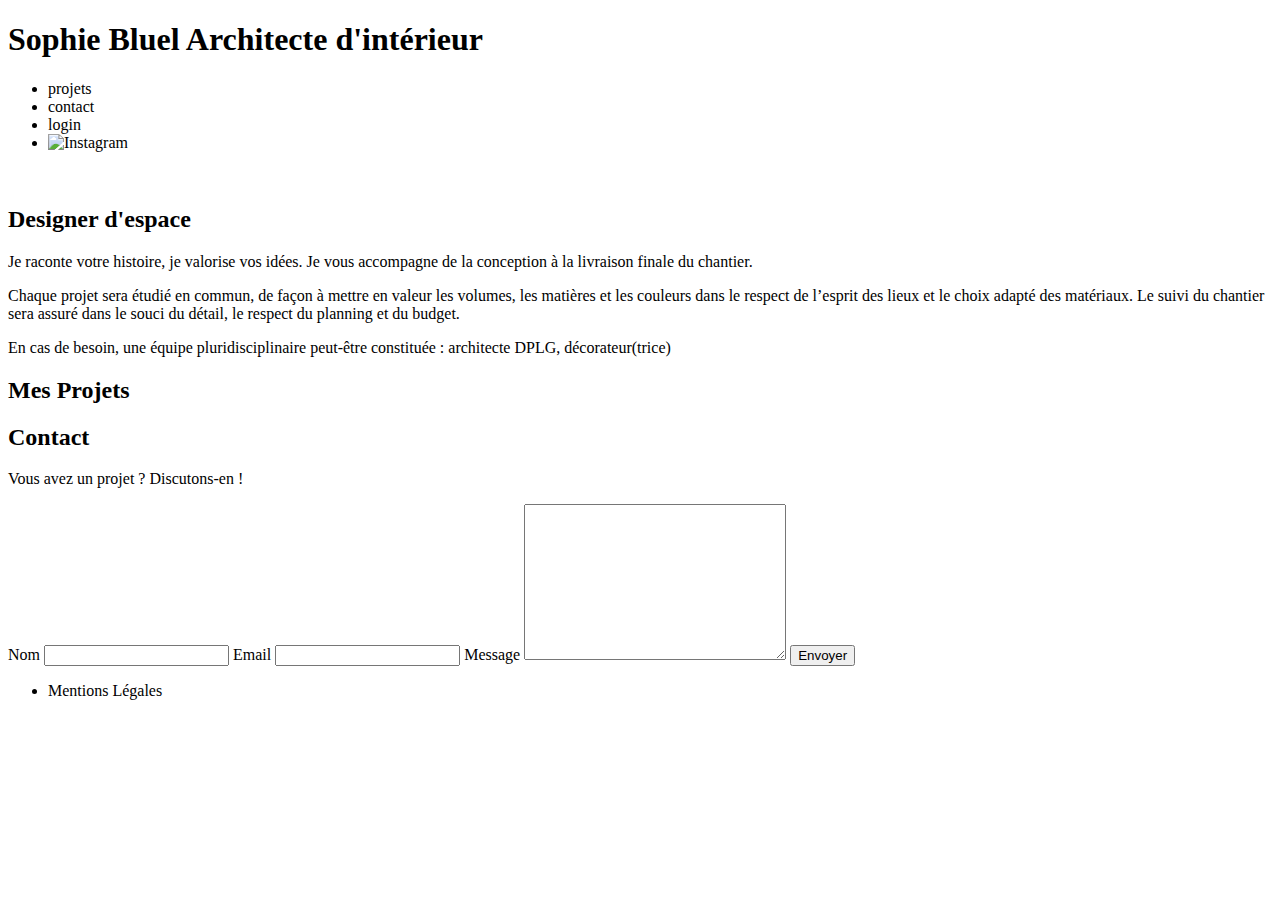
==== FrontEnd/index.html @ 461b64df "style: Project with Javascript" ====
<!DOCTYPE html>
<html lang="fr">
<head>
	<meta charset="UTF-8">
	<title>Sophie Bluel - Architecte d'intérieur</title>
	<meta name="viewport" content="width=device-width, initial-scale=1.0">
	<link rel="preconnect" href="https://fonts.googleapis.com">
	<link rel="preconnect" href="https://fonts.gstatic.com" crossorigin>
	<link href="https://fonts.googleapis.com/css2?family=Syne:wght@700;800&family=Work+Sans&display=swap" rel="stylesheet">
	<meta name="description" content="">
	<link rel="stylesheet" href="./assets/style.css">
	<script src="./main.js" defer></script></head>
<body>
<header>
	<h1>Sophie Bluel <span>Architecte d'intérieur</span></h1>
	<nav>
		<ul>
			<li>projets</li>
			<li>contact</li>
			<li>login</li>
			<li><img src="./assets/icons/instagram.png" alt="Instagram"></li>
		</ul>
	</nav>
</header>
<main>
	<section id="introduction">
		<figure>
			<img src="./assets/images/sophie-bluel.png" alt="">
		</figure>
		<article>
			<h2>Designer d'espace</h2>
			<p>Je raconte votre histoire, je valorise vos idées. Je vous accompagne de la conception à la livraison finale du chantier.</p>
			<p>Chaque projet sera étudié en commun, de façon à mettre en valeur les volumes, les matières et les couleurs dans le respect de l’esprit des lieux et le choix adapté des matériaux. Le suivi du chantier sera assuré dans le souci du détail, le respect du planning et du budget.</p>
			<p>En cas de besoin, une équipe pluridisciplinaire peut-être constituée : architecte DPLG, décorateur(trice)</p>
		</article>
	</section>
	<section id="portfolio">
		<h2>Mes Projets</h2>
		<div class="gallery">
			
		</div>
	</section>
	<section id="contact">
		<h2>Contact</h2>
		<p>Vous avez un projet ? Discutons-en !</p>
		<form action="#" method="post">
			<label for="name">Nom</label>
			<input type="text" name="name" id="name">
			<label for="email">Email</label>
			<input type="email" name="email" id="email">
			<label for="message">Message</label>
			<textarea name="message" id="message" cols="30" rows="10"></textarea>
			<input type="submit" value="Envoyer">
		</form>
	</section>
</main>

<footer>
	<nav>
		<ul>
			<li>Mentions Légales</li>
		</ul>
	</nav>
</footer>
</body>
</html>
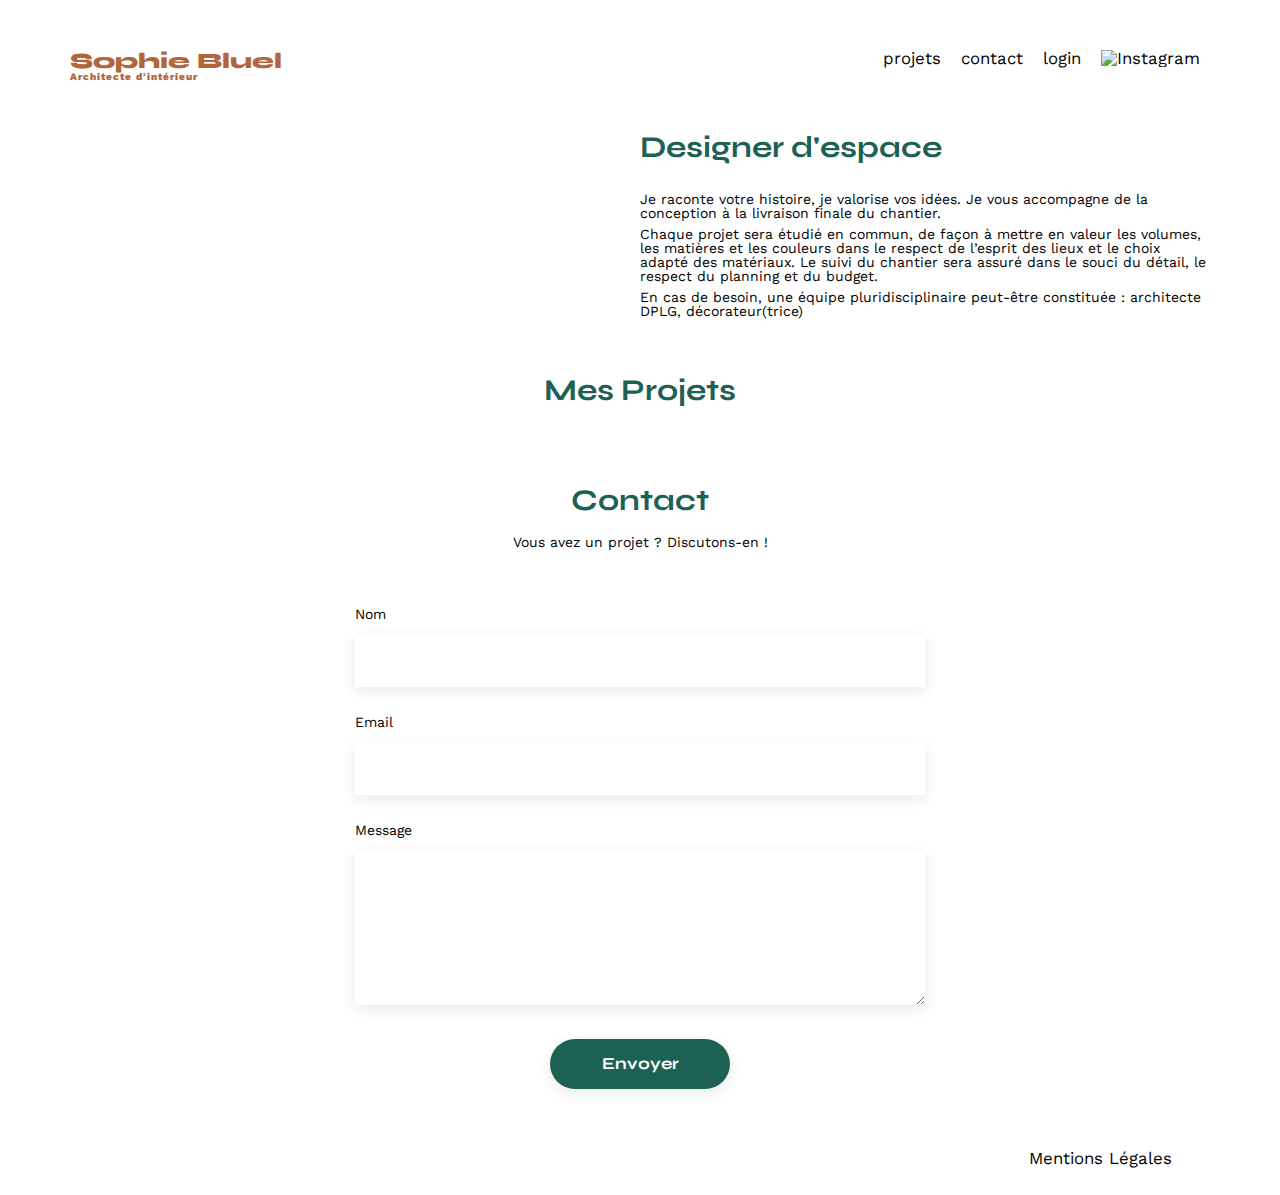
==== commit f030d997: "feat: added buttons to filter projects" ====
--- a/FrontEnd/index.html
+++ b/FrontEnd/index.html
@@ -9,7 +9,8 @@
 	<link href="https://fonts.googleapis.com/css2?family=Syne:wght@700;800&family=Work+Sans&display=swap" rel="stylesheet">
 	<meta name="description" content="">
 	<link rel="stylesheet" href="./assets/style.css">
-	<script src="./main.js" defer></script></head>
+	<script src="./main.js" defer></script>
+</head>
 <body>
 <header>
 	<h1>Sophie Bluel <span>Architecte d'intérieur</span></h1>
@@ -37,7 +38,7 @@
 	<section id="portfolio">
 		<h2>Mes Projets</h2>
 		<div class="gallery">
-			
+			<!-- import js -->
 		</div>
 	</section>
 	<section id="contact">
--- a/FrontEnd/assets/style.css
+++ b/FrontEnd/assets/style.css
@@ -0,0 +1,213 @@
+/* http://meyerweb.com/eric/tools/css/reset/
+   v2.0 | 20110126
+   License: none (public domain)
+*/
+
+html, body, div, span, applet, object, iframe,
+h1, h2, h3, h4, h5, h6, p, blockquote, pre,
+a, abbr, acronym, address, big, cite, code,
+del, dfn, em, img, ins, kbd, q, s, samp,
+small, strike, strong, sub, sup, tt, var,
+b, u, i, center,
+dl, dt, dd, ol, ul, li,
+fieldset, form, label, legend,
+table, caption, tbody, tfoot, thead, tr, th, td,
+article, aside, canvas, details, embed,
+figure, figcaption, footer, header, hgroup,
+menu, nav, output, ruby, section, summary,
+time, mark, audio, video {
+	margin: 0;
+	padding: 0;
+	border: 0;
+	font-size: 100%;
+	font: inherit;
+	vertical-align: baseline;
+}
+/* HTML5 display-role reset for older browsers */
+article, aside, details, figcaption, figure,
+footer, header, hgroup, menu, nav, section {
+	display: block;
+}
+body {
+	line-height: 1;
+}
+ol, ul {
+	list-style: none;
+}
+blockquote, q {
+	quotes: none;
+}
+blockquote:before, blockquote:after,
+q:before, q:after {
+	content: '';
+	content: none;
+}
+table {
+	border-collapse: collapse;
+	border-spacing: 0;
+}
+/** end reset css**/
+body {
+	max-width: 1140px;
+	margin:auto;
+	font-family: 'Work Sans' ;
+	font-size: 14px;
+}
+header {
+	display: flex;
+	justify-content: space-between;
+	margin: 50px 0
+}
+section {
+	margin: 50px 0
+}
+
+h1{
+	display: flex;
+	flex-direction: column;
+	font-family: 'Syne';
+	font-size: 22px;
+	font-weight: 800;
+	color: #B1663C
+}
+
+h1 > span {
+	font-family: 'Work Sans';
+	font-size:10px;
+	letter-spacing: 0.1em;
+;
+}
+
+h2{
+	font-family: 'Syne';
+	font-weight: 700;
+	font-size: 30px;
+	color: #1D6154
+}
+nav ul {
+	display: flex;
+	align-items: center;
+	list-style-type: none;
+
+}
+nav li {
+	padding: 0 10px;
+	font-size: 1.2em;
+}
+
+li:hover {
+	color: #B1663C;
+}
+#introduction {
+	display: flex;
+	align-items: center;
+}
+#introduction figure {
+	flex: 1
+}
+#introduction img {
+	display: block;
+	margin: auto;
+	width: 80%;
+}
+
+#introduction article {
+	flex: 1
+}
+#introduction h2 {
+	margin-bottom: 1em;
+}
+
+#introduction p {
+	margin-bottom: 0.5em;
+}
+#portfolio h2 {
+	text-align: center;
+	margin-bottom: 1em;
+}
+/* les filtres */
+.filter{
+	display: flex;
+	margin: 51px 0;
+	justify-content: center;
+	align-items: center;
+	gap: 10px;
+}
+.filter__button{
+	font-family: 'Syne';
+	font-weight: 700;
+	color: #1D6154;
+	background-color: #FFFEF8;
+	text-align: center;
+	border-radius: 60px;
+	border: 1px solid #1D6154;
+	font-size: 16px;
+	padding: 9px 15px;
+	transition: 0.5s;
+	cursor: pointer;
+}
+.filter__button:hover {
+	color: #fff;
+	background-color: #1D6154;
+}
+.gallery {
+	width: 100%;
+	display: grid;
+	grid-template-columns: 1fr 1fr 1fr;
+	grid-column-gap: 20px;
+	grid-row-gap: 20px;
+}
+
+.gallery img {
+	width: 100%;
+
+}
+#contact {
+	width: 50%;
+margin: auto;
+}
+#contact > * {
+	text-align: center;
+
+}
+#contact h2{
+	margin-bottom: 20px;
+}
+#contact form {
+	text-align: left;
+	margin-top:30px;
+	display: flex;
+	flex-direction: column;
+}
+
+#contact input {
+	height: 50px;
+	font-size: 1.2em;
+	border: none;
+	box-shadow: 0px 4px 14px rgba(0, 0, 0, 0.09);
+}
+#contact label {
+	margin: 2em 0 1em 0;
+}
+#contact textarea {
+	border: none;
+	box-shadow: 0px 4px 14px rgba(0, 0, 0, 0.09);
+}
+
+input[type="submit"]{
+	font-family: 'Syne';
+	font-weight: 700;
+	color: white;
+	background-color: #1D6154;
+	margin : 2em auto ;
+	width: 180px;
+	text-align: center;
+	border-radius: 60px ;
+}
+
+footer nav ul {
+	display: flex;
+	justify-content: flex-end;
+	margin: 2em
+}
+
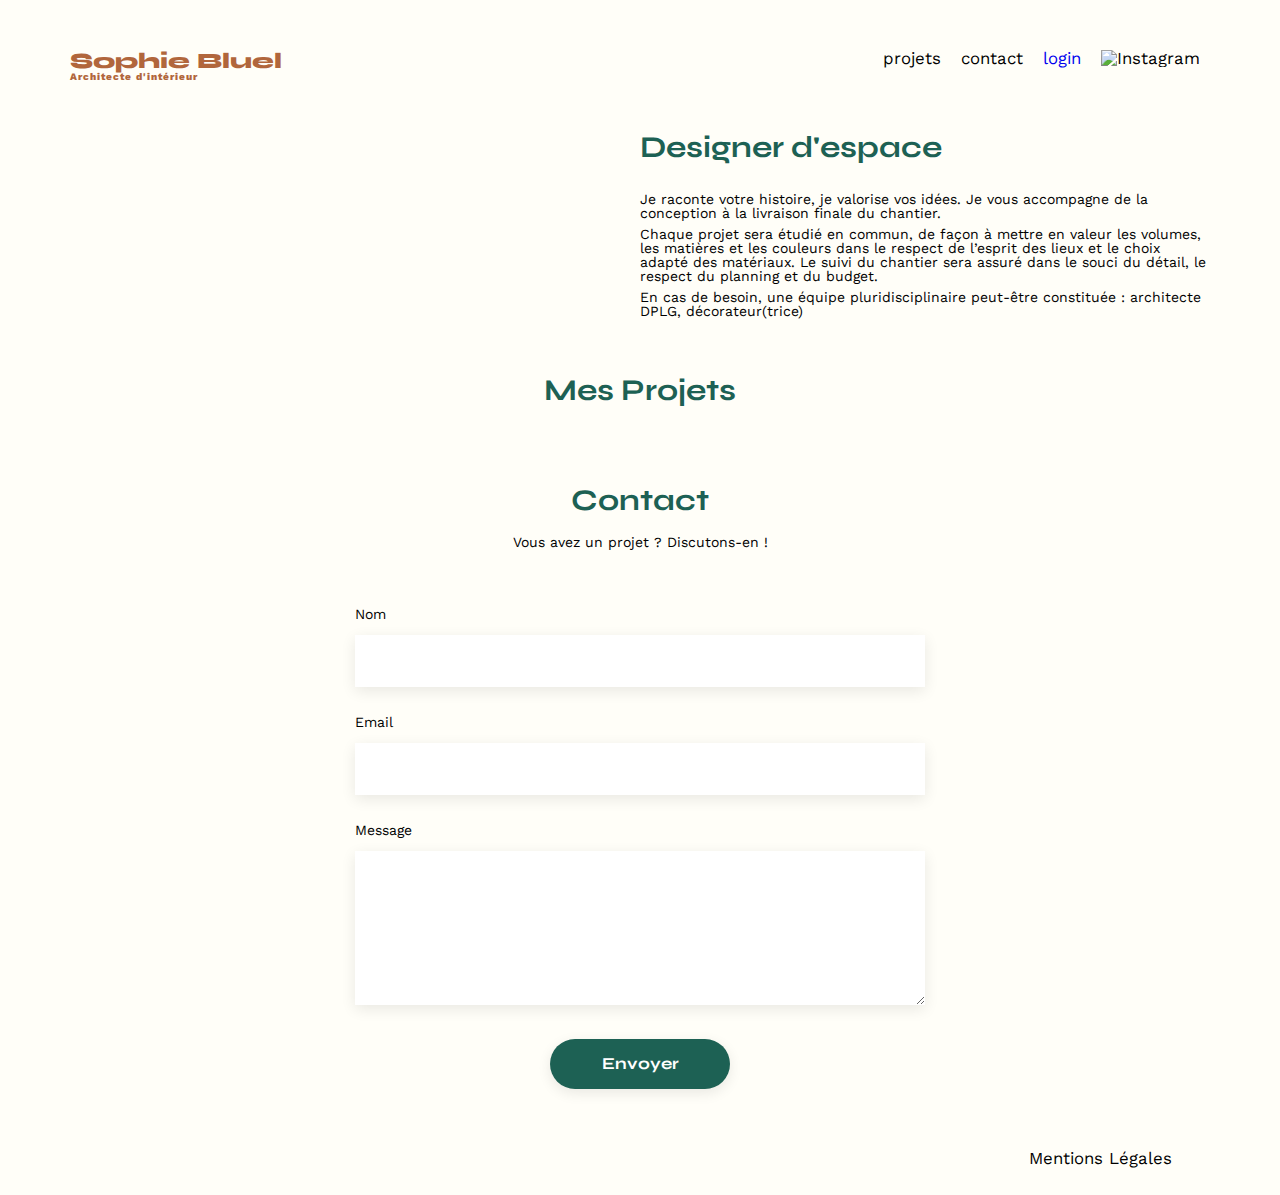
==== commit b7836734: "feat: add login page" ====
--- a/FrontEnd/index.html
+++ b/FrontEnd/index.html
@@ -18,7 +18,7 @@
 		<ul>
 			<li>projets</li>
 			<li>contact</li>
-			<li>login</li>
+			<li><a class="log" href="./login.html">login</a></li>
 			<li><img src="./assets/icons/instagram.png" alt="Instagram"></li>
 		</ul>
 	</nav>
--- a/FrontEnd/assets/style.css
+++ b/FrontEnd/assets/style.css
@@ -30,6 +30,7 @@
 }
 body {
 	line-height: 1;
+	background-color: #FFFEF8;
 }
 ol, ul {
 	list-style: none;
@@ -211,3 +212,61 @@
 	margin: 2em
 }
 
+/* Bouton login */
+.log {
+	text-decoration: none;
+	outline: none;
+}
+.log:visited {
+	color: black;
+}
+.log:hover {
+	color: #B1663C;
+}
+
+/* login */
+.login {
+	text-align: center;
+	width: 50%;
+	margin: 15em auto;
+}
+
+.login p {
+	margin-top: -10px;
+	text-decoration: underline;
+}
+
+.login h2{
+	margin-bottom: 20px;
+}
+.login form {
+	text-align: left;
+	margin-top:30px;
+	display: flex;
+	flex-direction: column;
+}
+
+.login input {
+	height: 50px;
+	font-size: 1.2em;
+	border: none;
+	box-shadow: 0px 4px 14px rgba(0, 0, 0, 0.09);
+}
+.login label {
+	margin: 2em 0 1em 0;
+}
+
+.btn:hover {
+	opacity: 0.8;
+	cursor: pointer;
+}
+
+#loginStatus {
+	position: absolute;
+	color: red;
+	text-decoration: none !important;
+}
+
+.logweight {
+	font-weight: bold;
+}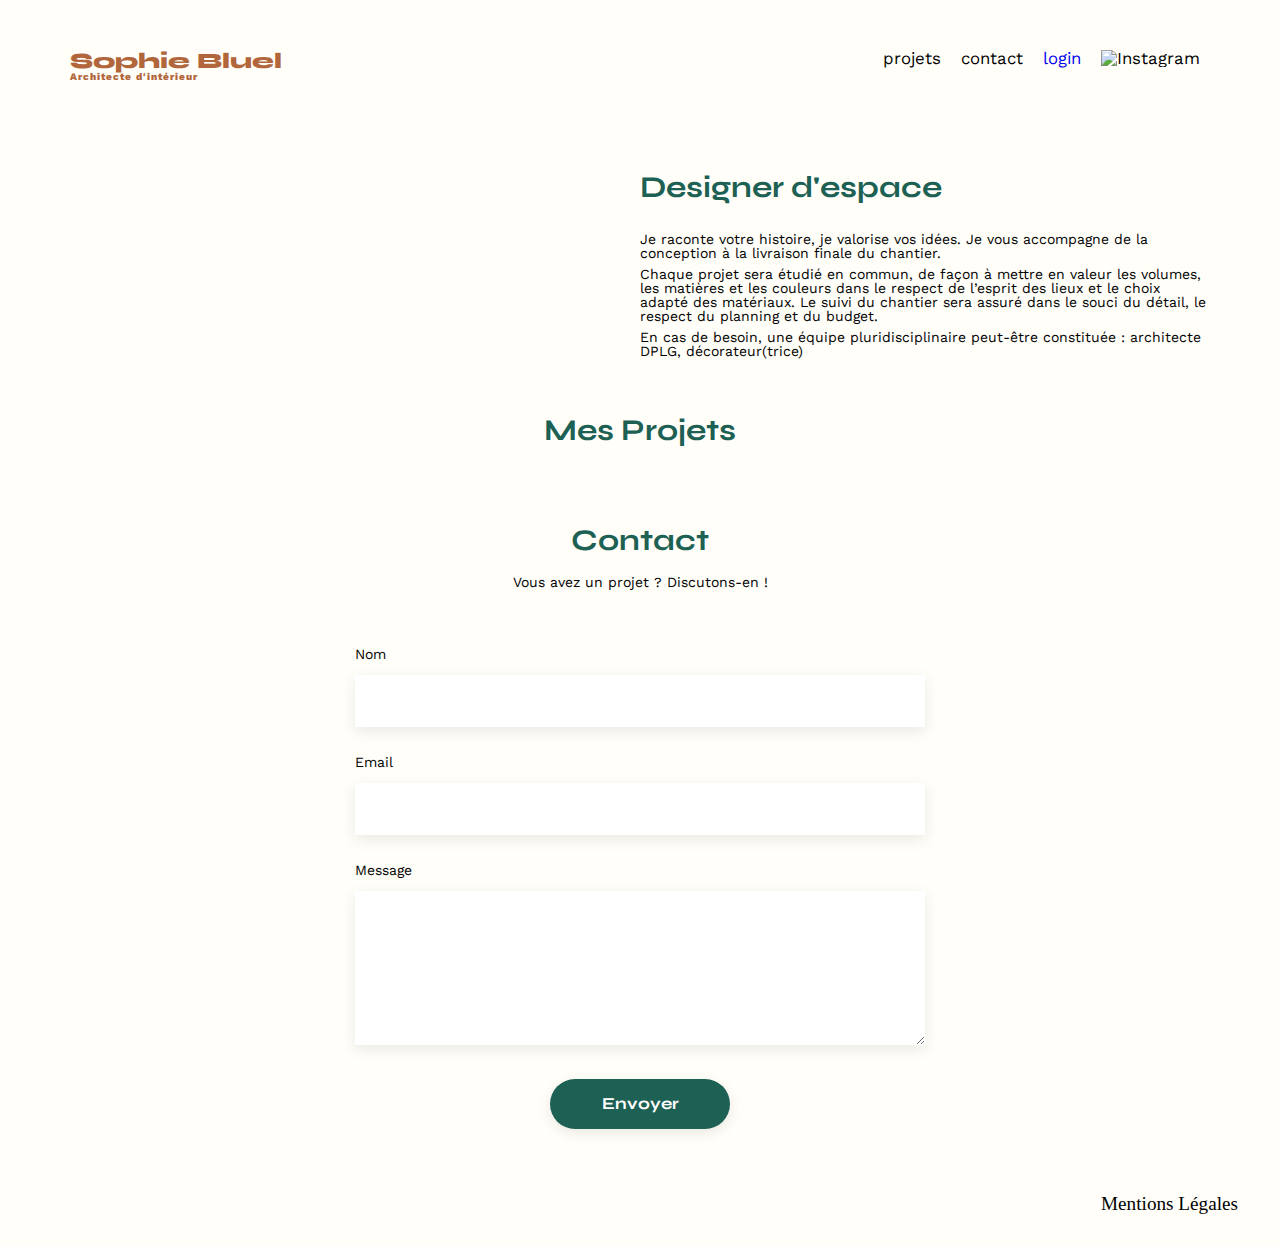
==== commit caf87eea: "feat: adding the modal interface" ====
--- a/FrontEnd/index.html
+++ b/FrontEnd/index.html
@@ -1,68 +1,100 @@
 <!DOCTYPE html>
 <html lang="fr">
-<head>
-	<meta charset="UTF-8">
-	<title>Sophie Bluel - Architecte d'intérieur</title>
-	<meta name="viewport" content="width=device-width, initial-scale=1.0">
-	<link rel="preconnect" href="https://fonts.googleapis.com">
-	<link rel="preconnect" href="https://fonts.gstatic.com" crossorigin>
-	<link href="https://fonts.googleapis.com/css2?family=Syne:wght@700;800&family=Work+Sans&display=swap" rel="stylesheet">
-	<meta name="description" content="">
-	<link rel="stylesheet" href="./assets/style.css">
-	<script src="./main.js" defer></script>
-</head>
-<body>
-<header>
-	<h1>Sophie Bluel <span>Architecte d'intérieur</span></h1>
-	<nav>
-		<ul>
-			<li>projets</li>
-			<li>contact</li>
-			<li><a class="log" href="./login.html">login</a></li>
-			<li><img src="./assets/icons/instagram.png" alt="Instagram"></li>
-		</ul>
-	</nav>
-</header>
-<main>
-	<section id="introduction">
-		<figure>
-			<img src="./assets/images/sophie-bluel.png" alt="">
-		</figure>
-		<article>
-			<h2>Designer d'espace</h2>
-			<p>Je raconte votre histoire, je valorise vos idées. Je vous accompagne de la conception à la livraison finale du chantier.</p>
-			<p>Chaque projet sera étudié en commun, de façon à mettre en valeur les volumes, les matières et les couleurs dans le respect de l’esprit des lieux et le choix adapté des matériaux. Le suivi du chantier sera assuré dans le souci du détail, le respect du planning et du budget.</p>
-			<p>En cas de besoin, une équipe pluridisciplinaire peut-être constituée : architecte DPLG, décorateur(trice)</p>
-		</article>
-	</section>
-	<section id="portfolio">
-		<h2>Mes Projets</h2>
-		<div class="gallery">
-			<!-- import js -->
-		</div>
-	</section>
-	<section id="contact">
-		<h2>Contact</h2>
-		<p>Vous avez un projet ? Discutons-en !</p>
-		<form action="#" method="post">
-			<label for="name">Nom</label>
-			<input type="text" name="name" id="name">
-			<label for="email">Email</label>
-			<input type="email" name="email" id="email">
-			<label for="message">Message</label>
-			<textarea name="message" id="message" cols="30" rows="10"></textarea>
-			<input type="submit" value="Envoyer">
-		</form>
-	</section>
-</main>
+  <head>
+    <meta charset="UTF-8" />
+    <title>Sophie Bluel - Architecte d'intérieur</title>
+    <meta name="viewport" content="width=device-width, initial-scale=1.0" />
+    <link rel="preconnect" href="https://fonts.googleapis.com" />
+    <link rel="preconnect" href="https://fonts.gstatic.com" crossorigin />
+    <link href="https://fonts.googleapis.com/css2?family=Syne:wght@700;800&family=Work+Sans&display=swap" rel="stylesheet" />
+    <meta name="description" content="" />
+    <link rel="stylesheet" href="./assets/style.css" />
+    <script src="./index.js" defer></script>
+    <link rel="stylesheet" href="https://cdnjs.cloudflare.com/ajax/libs/font-awesome/6.0.0-beta3/css/all.min.css" />
+  </head>
+  <body>
+    <header>
+      <h1>Sophie Bluel <span>Architecte d'intérieur</span></h1>
+      <nav>
+        <ul>
+          <li>projets</li>
+          <li>contact</li>
+          <li><a class="log" href="./login.html">login</a></li>
+          <li><img src="./assets/icons/instagram.png" alt="Instagram" /></li>
+        </ul>
+      </nav>
+    </header>
+    <main>
+      <section id="introduction">
+        <figure>
+          <img src="./assets/images/sophie-bluel.png" alt="" />
+        </figure>
+        <article>
+          <h2>Designer d'espace</h2>
+          <p>Je raconte votre histoire, je valorise vos idées. Je vous accompagne de la conception à la livraison finale du chantier.</p>
+          <p>Chaque projet sera étudié en commun, de façon à mettre en valeur les volumes, les matières et les couleurs dans le respect de l’esprit des lieux et le choix adapté des matériaux. Le suivi du chantier sera assuré dans le souci du détail, le respect du planning et du budget.</p>
+          <p>En cas de besoin, une équipe pluridisciplinaire peut-être constituée : architecte DPLG, décorateur(trice)</p>
+        </article>
+      </section>
 
-<footer>
-	<nav>
-		<ul>
-			<li>Mentions Légales</li>
-		</ul>
-	</nav>
-</footer>
-</body>
+      <!-- Modale -->
+      <aside id="modal1" class="modal" aria-hidden="true" role="dialog" aria-modal="false" aria-labelledby="modalTitle">
+        <div class="modal__content">
+          <div class="icon__contain">
+            <span class="return"><i class="fa-solid fa-arrow-left"></i></span>
+            <span class="close"><i class="fa-solid fa-xmark"></i></span>
+          </div>
+          <h3 id="modalTitle">Galerie photo</h3>
+          <div class="modal__content--view1">
+            <div class="modal__content--project"></div>
+          </div>
+          <!-- Modale 2 -->
+          <form class="modal__content--view2">
+            <div class="uploading">
+              <div class="mountainIcon"><i class="fa-regular fa-image"></i></div>
+              <label for="imageUrl" class="AddPicture ImgUpload">+ Ajouter photo</label>
+              <input type="file" id="imageUrl" name="imageUrl" accept="image/jpeg, image/png" class="ImgUploadBtn formField" />
+              <label for="imageUrl" class="imgIndication">jpg, png : 4mo max</label>
+            </div>
+            <div class="imageMiniature"><img src="#" alt="" id="file-preview" /></div>
+            <label class="modalCategoryTitle">Titre</label>
+            <input type="text" name="title" class="ModalAddProjectTitleCase formField" />
+            <label for="modalCategoryImage" class="modalCategoryCategory">Catégorie</label>
+            <select name="category.name" id="modalCategoryImage" class="formField"></select>
+          </form>
+          <div class="bar"></div>
+          <input class="addProject" type="button" value="Ajouter une photo" />
+        </div>
+      </aside>
+      <section id="portfolio">
+        <h2>
+          Mes Projets <span class="edit"><i class="fa-regular fa-pen-to-square"></i> modifier</span>
+        </h2>
+        <div class="gallery">
+          <!-- import js -->
+        </div>
+      </section>
+      <section id="contact">
+        <h2>Contact</h2>
+        <p>Vous avez un projet ? Discutons-en !</p>
+        <form action="#" method="post">
+          <label for="name">Nom</label>
+          <input type="text" name="name" id="name" />
+          <label for="email">Email</label>
+          <input type="email" name="email" id="email" />
+          <label for="message">Message</label>
+          <textarea name="message" id="message" cols="30" rows="10"></textarea>
+          <input type="submit" value="Envoyer" />
+        </form>
+      </section>
+    </main>
+
+    <footer>
+      <nav>
+        <ul>
+          <li>Mentions Légales</li>
+        </ul>
+      </nav>
+    </footer>
+  </body>
 </html>
-
--- a/FrontEnd/assets/style.css
+++ b/FrontEnd/assets/style.css
@@ -3,270 +3,591 @@
    License: none (public domain)
 */
 
-html, body, div, span, applet, object, iframe,
-h1, h2, h3, h4, h5, h6, p, blockquote, pre,
-a, abbr, acronym, address, big, cite, code,
-del, dfn, em, img, ins, kbd, q, s, samp,
-small, strike, strong, sub, sup, tt, var,
-b, u, i, center,
-dl, dt, dd, ol, ul, li,
-fieldset, form, label, legend,
-table, caption, tbody, tfoot, thead, tr, th, td,
-article, aside, canvas, details, embed,
-figure, figcaption, footer, header, hgroup,
-menu, nav, output, ruby, section, summary,
-time, mark, audio, video {
-	margin: 0;
-	padding: 0;
-	border: 0;
-	font-size: 100%;
-	font: inherit;
-	vertical-align: baseline;
+html,
+body,
+div,
+span,
+applet,
+object,
+iframe,
+h1,
+h2,
+h3,
+h4,
+h5,
+h6,
+p,
+blockquote,
+pre,
+a,
+abbr,
+acronym,
+address,
+big,
+cite,
+code,
+del,
+dfn,
+em,
+img,
+ins,
+kbd,
+q,
+s,
+samp,
+small,
+strike,
+strong,
+sub,
+sup,
+tt,
+var,
+b,
+u,
+i,
+center,
+dl,
+dt,
+dd,
+ol,
+ul,
+li,
+fieldset,
+form,
+label,
+legend,
+table,
+caption,
+tbody,
+tfoot,
+thead,
+tr,
+th,
+td,
+article,
+aside,
+canvas,
+details,
+embed,
+figure,
+figcaption,
+footer,
+header,
+hgroup,
+menu,
+nav,
+output,
+ruby,
+section,
+summary,
+time,
+mark,
+audio,
+video {
+  margin: 0;
+  padding: 0;
+  border: 0;
+  font-size: 100%;
+  font: inherit;
+  vertical-align: baseline;
 }
 /* HTML5 display-role reset for older browsers */
-article, aside, details, figcaption, figure,
-footer, header, hgroup, menu, nav, section {
-	display: block;
+article,
+aside,
+details,
+figcaption,
+figure,
+footer,
+header,
+hgroup,
+menu,
+nav,
+section {
+  display: block;
 }
 body {
-	line-height: 1;
-	background-color: #FFFEF8;
-}
-ol, ul {
-	list-style: none;
-}
-blockquote, q {
-	quotes: none;
-}
-blockquote:before, blockquote:after,
-q:before, q:after {
-	content: '';
-	content: none;
+  line-height: 1;
+  background-color: #fffef8;
+}
+ol,
+ul {
+  list-style: none;
+}
+blockquote,
+q {
+  quotes: none;
+}
+blockquote:before,
+blockquote:after,
+q:before,
+q:after {
+  content: "";
+  content: none;
 }
 table {
-	border-collapse: collapse;
-	border-spacing: 0;
+  border-collapse: collapse;
+  border-spacing: 0;
 }
 /** end reset css**/
-body {
-	max-width: 1140px;
-	margin:auto;
-	font-family: 'Work Sans' ;
-	font-size: 14px;
-}
+body main,
 header {
-	display: flex;
-	justify-content: space-between;
-	margin: 50px 0
+  max-width: 1140px;
+  margin: auto;
+  font-family: "Work Sans";
+  font-size: 14px;
+}
+header {
+  display: flex;
+  justify-content: space-between;
+  margin: 50px auto 90px auto;
 }
 section {
-	margin: 50px 0
-}
-
-h1{
-	display: flex;
-	flex-direction: column;
-	font-family: 'Syne';
-	font-size: 22px;
-	font-weight: 800;
-	color: #B1663C
+  margin: 50px 0;
+}
+
+h1 {
+  display: flex;
+  flex-direction: column;
+  font-family: "Syne";
+  font-size: 22px;
+  font-weight: 800;
+  color: #b1663c;
 }
 
 h1 > span {
-	font-family: 'Work Sans';
-	font-size:10px;
-	letter-spacing: 0.1em;
-;
-}
-
-h2{
-	font-family: 'Syne';
-	font-weight: 700;
-	font-size: 30px;
-	color: #1D6154
+  font-family: "Work Sans";
+  font-size: 10px;
+  letter-spacing: 0.1em;
+}
+
+h2 {
+  font-family: "Syne";
+  font-weight: 700;
+  font-size: 30px;
+  color: #1d6154;
 }
 nav ul {
-	display: flex;
-	align-items: center;
-	list-style-type: none;
-
+  display: flex;
+  align-items: center;
+  list-style-type: none;
 }
 nav li {
-	padding: 0 10px;
-	font-size: 1.2em;
+  padding: 0 10px;
+  font-size: 1.2em;
 }
 
 li:hover {
-	color: #B1663C;
+  color: #b1663c;
 }
 #introduction {
-	display: flex;
-	align-items: center;
+  display: flex;
+  align-items: center;
 }
 #introduction figure {
-	flex: 1
+  flex: 1;
 }
 #introduction img {
-	display: block;
-	margin: auto;
-	width: 80%;
+  display: block;
+  margin: auto;
+  width: 80%;
 }
 
 #introduction article {
-	flex: 1
+  flex: 1;
 }
 #introduction h2 {
-	margin-bottom: 1em;
+  margin-bottom: 1em;
 }
 
 #introduction p {
-	margin-bottom: 0.5em;
+  margin-bottom: 0.5em;
 }
 #portfolio h2 {
-	text-align: center;
-	margin-bottom: 1em;
+  text-align: center;
+  margin-bottom: 1em;
+  display: flex;
+  align-items: center;
+  justify-content: center;
+  gap: 40px;
 }
 /* les filtres */
-.filter{
-	display: flex;
-	margin: 51px 0;
-	justify-content: center;
-	align-items: center;
-	gap: 10px;
-}
-.filter__button{
-	font-family: 'Syne';
-	font-weight: 700;
-	color: #1D6154;
-	background-color: #FFFEF8;
-	text-align: center;
-	border-radius: 60px;
-	border: 1px solid #1D6154;
-	font-size: 16px;
-	padding: 9px 15px;
-	transition: 0.5s;
-	cursor: pointer;
+.filter {
+  display: flex;
+  margin: 51px 0;
+  justify-content: center;
+  align-items: center;
+  gap: 10px;
+}
+.filter__button {
+  font-family: "Syne";
+  font-weight: 700;
+  color: #1d6154;
+  background-color: #fffef8;
+  text-align: center;
+  border-radius: 60px;
+  border: 1px solid #1d6154;
+  font-size: 16px;
+  padding: 9px 15px;
+  transition: 0.5s;
+  cursor: pointer;
 }
 .filter__button:hover {
-	color: #fff;
-	background-color: #1D6154;
+  color: #fff;
+  background-color: #1d6154;
 }
 .gallery {
-	width: 100%;
-	display: grid;
-	grid-template-columns: 1fr 1fr 1fr;
-	grid-column-gap: 20px;
-	grid-row-gap: 20px;
+  width: 100%;
+  display: grid;
+  grid-template-columns: 1fr 1fr 1fr;
+  grid-column-gap: 20px;
+  grid-row-gap: 20px;
 }
 
 .gallery img {
-	width: 100%;
-
+  width: 100%;
 }
 #contact {
-	width: 50%;
-margin: auto;
+  width: 50%;
+  margin: auto;
 }
 #contact > * {
-	text-align: center;
-
-}
-#contact h2{
-	margin-bottom: 20px;
+  text-align: center;
+}
+#contact h2 {
+  margin-bottom: 20px;
 }
 #contact form {
-	text-align: left;
-	margin-top:30px;
-	display: flex;
-	flex-direction: column;
+  text-align: left;
+  margin-top: 30px;
+  display: flex;
+  flex-direction: column;
 }
 
 #contact input {
-	height: 50px;
-	font-size: 1.2em;
-	border: none;
-	box-shadow: 0px 4px 14px rgba(0, 0, 0, 0.09);
+  height: 50px;
+  font-size: 1.2em;
+  border: none;
+  box-shadow: 0px 4px 14px rgba(0, 0, 0, 0.09);
 }
 #contact label {
-	margin: 2em 0 1em 0;
+  margin: 2em 0 1em 0;
 }
 #contact textarea {
-	border: none;
-	box-shadow: 0px 4px 14px rgba(0, 0, 0, 0.09);
-}
-
-input[type="submit"]{
-	font-family: 'Syne';
-	font-weight: 700;
-	color: white;
-	background-color: #1D6154;
-	margin : 2em auto ;
-	width: 180px;
-	text-align: center;
-	border-radius: 60px ;
+  border: none;
+  box-shadow: 0px 4px 14px rgba(0, 0, 0, 0.09);
+}
+
+input[type="submit"] {
+  font-family: "Syne";
+  font-weight: 700;
+  color: white;
+  background-color: #1d6154;
+  margin: 2em auto;
+  width: 180px;
+  text-align: center;
+  border-radius: 60px;
 }
 
 footer nav ul {
-	display: flex;
-	justify-content: flex-end;
-	margin: 2em
+  display: flex;
+  justify-content: flex-end;
+  margin: 2em;
 }
 
 /* Bouton login */
 .log {
-	text-decoration: none;
-	outline: none;
+  text-decoration: none;
+  outline: none;
 }
 .log:visited {
-	color: black;
+  color: black;
 }
 .log:hover {
-	color: #B1663C;
+  color: #b1663c;
 }
 
 /* login */
 .login {
-	text-align: center;
-	width: 50%;
-	margin: 15em auto;
+  text-align: center;
+  width: 35%;
+  margin: 15em auto;
 }
 
 .login p {
-	margin-top: -10px;
-	text-decoration: underline;
-}
-
-.login h2{
-	margin-bottom: 20px;
+  margin-top: -10px;
+  text-decoration: underline;
+}
+
+.login h2 {
+  margin-bottom: 20px;
 }
 .login form {
-	text-align: left;
-	margin-top:30px;
-	display: flex;
-	flex-direction: column;
+  text-align: left;
+  margin-top: 30px;
+  display: flex;
+  flex-direction: column;
 }
 
 .login input {
-	height: 50px;
-	font-size: 1.2em;
-	border: none;
-	box-shadow: 0px 4px 14px rgba(0, 0, 0, 0.09);
+  height: 50px;
+  font-size: 1.2em;
+  border: none;
+  box-shadow: 0px 4px 14px rgba(0, 0, 0, 0.09);
 }
 .login label {
-	margin: 2em 0 1em 0;
+  margin: 2em 0 1em 0;
 }
 
 .btn:hover {
-	opacity: 0.8;
-	cursor: pointer;
+  opacity: 0.8;
+  cursor: pointer;
 }
 
 #loginStatus {
-	position: absolute;
-	color: red;
-	text-decoration: none !important;
+  position: absolute;
+  color: red;
+  text-decoration: none !important;
 }
 
 .logweight {
-	font-weight: bold;
-}+  font-weight: bold;
+}
+
+/* Bouton modifier */
+.edit {
+  margin: 50px 0;
+  text-decoration: none;
+  outline: none;
+  font-size: 14px;
+  color: black;
+  font-family: "Work Sans";
+}
+.edit:visited {
+  color: black;
+}
+.edit:hover {
+  color: #b1663c;
+}
+
+/* Bar modifier */
+.edit__bar {
+  background-color: black;
+  height: 60px;
+  max-width: none !important;
+  align-items: center;
+  justify-content: center;
+  display: flex;
+}
+.edit__content {
+  color: white;
+  display: flex;
+  font-size: 16px;
+  font-family: "Work Sans";
+  gap: 10px;
+}
+
+/* Modale */
+.modal {
+  position: fixed;
+  align-items: center;
+  justify-content: center;
+  top: 0;
+  left: 0;
+  width: 100%;
+  height: 100%;
+  background: rgba(0, 0, 0, 0.3);
+}
+.modal__content {
+  overflow: hidden;
+  width: 630px;
+  height: 688px;
+  max-width: calc(100vw - 20px);
+  max-height: calc(100vh - 20px);
+  padding: 20px;
+  background-color: #fff;
+  border-radius: 10px;
+}
+#modalTitle {
+  font-size: 26px;
+  font-family: "Work Sans";
+  text-align: center;
+  margin: 20px 0 50px;
+}
+.close {
+  display: flex;
+  justify-content: end;
+  font-size: 20px;
+  position: relative;
+  top: 10px;
+  right: 10px;
+}
+.modal__content--project {
+  width: 100%;
+  display: grid;
+  grid-template-columns: 0fr 0fr 0fr 0fr 0fr;
+  justify-content: center;
+  grid-column-gap: 10px;
+  grid-row-gap: 30px;
+  margin-bottom: 60px;
+}
+.modal__content--project figure {
+  position: relative;
+  margin: 0;
+  width: 76px;
+}
+.modal__content--project img {
+  width: 100%;
+  display: block;
+}
+
+.delete {
+  position: absolute;
+  top: 5px;
+  right: 5px;
+  display: flex;
+  justify-content: center;
+  align-items: center;
+  background-color: black;
+  width: 17px;
+  height: 17px;
+  border-radius: 2px;
+  cursor: pointer;
+}
+.delete i {
+  color: white;
+  font-size: 10px;
+}
+.bar {
+  border: 1px solid #b3b3b3;
+  width: 420px;
+  margin: 0 auto;
+}
+.addProject {
+  display: flex;
+  height: 50px;
+  font-size: 1.2em;
+  border: none;
+  box-shadow: 0px 4px 14px rgba(0, 0, 0, 0.09);
+  width: 300px;
+  font-family: "Syne";
+  color: white;
+  background-color: #1d6154;
+  margin: 2em auto;
+  border-radius: 60px;
+  cursor: pointer;
+}
+
+
+.icon__contain {
+  display: block;
+  align-items: center;
+  justify-content: space-between;
+}
+
+.fa-xmark {
+  cursor: pointer;
+}
+
+/* Deuxième modal */
+
+.modal__content--view2 {
+  display: none;
+  flex-direction: column;
+  margin: 0 104px;
+}
+.return {
+  display: none;
+}
+.fa-arrow-left {
+  font-size: 20px;
+  position: relative;
+  top: 10px;
+  left: 10px;
+  cursor: pointer;
+}
+.mountainIcon {
+  display: flex;
+  justify-content: center;
+}
+
+.fa-image {
+  display: flex;
+  justify-content: center;
+  color: #B9C5CC;
+  font-size: 60px;
+  margin: 0 160px;
+  max-width: 100%;
+  padding: 10px 3px 0px 3px;
+  border-radius: 10px;
+}
+
+#file-preview {
+  width: 80px;
+}
+
+.imageMiniature {
+  background-color: rgb(235 235 235);
+  display: none;
+  justify-content: center;
+}
+
+.uploading {
+  background-color: #E8F1F6;
+  display: flex;
+  flex-direction: column;
+  padding: 20px 0px 20px 0px;
+  width: 100%;
+  border-radius: 5px;
+  margin-bottom: 24px;
+}
+
+.modalCategoryTitle,
+.modalCategoryCategory {
+  margin-top: 20px;
+  margin-bottom: 5px;
+}
+
+.ModalAddProjectTitleCase,
+#modalCategoryImage {
+  border: white;
+  box-shadow: 1px 1px 12px rgb(223, 222, 222);
+  height: 51px;
+}
+
+#modalCategoryImage {
+  margin-bottom: 50px;
+}
+
+.ImgUpload {
+  background-color: #CBD6DC;
+  border: solid #CBD6DC;
+  color: #306685;
+  font-size: 12px;
+  cursor: pointer;
+}
+
+.AddPicture {
+  cursor: pointer;
+  margin: 10px auto;
+  padding: 7px 0 7px 0;
+  border-radius: 30px;
+  font-weight: bold;
+  display: flex;
+  justify-content: center;
+  width: 173px;
+}
+
+.imgIndication {
+  display: flex;
+  justify-content: center;
+  font-size: 10px;
+  font-family: 'Work Sans';
+}
+
+#imageUrl {
+  display: none;
+}
+
+.notValid{
+  background-color: #A7A7A7;
+}
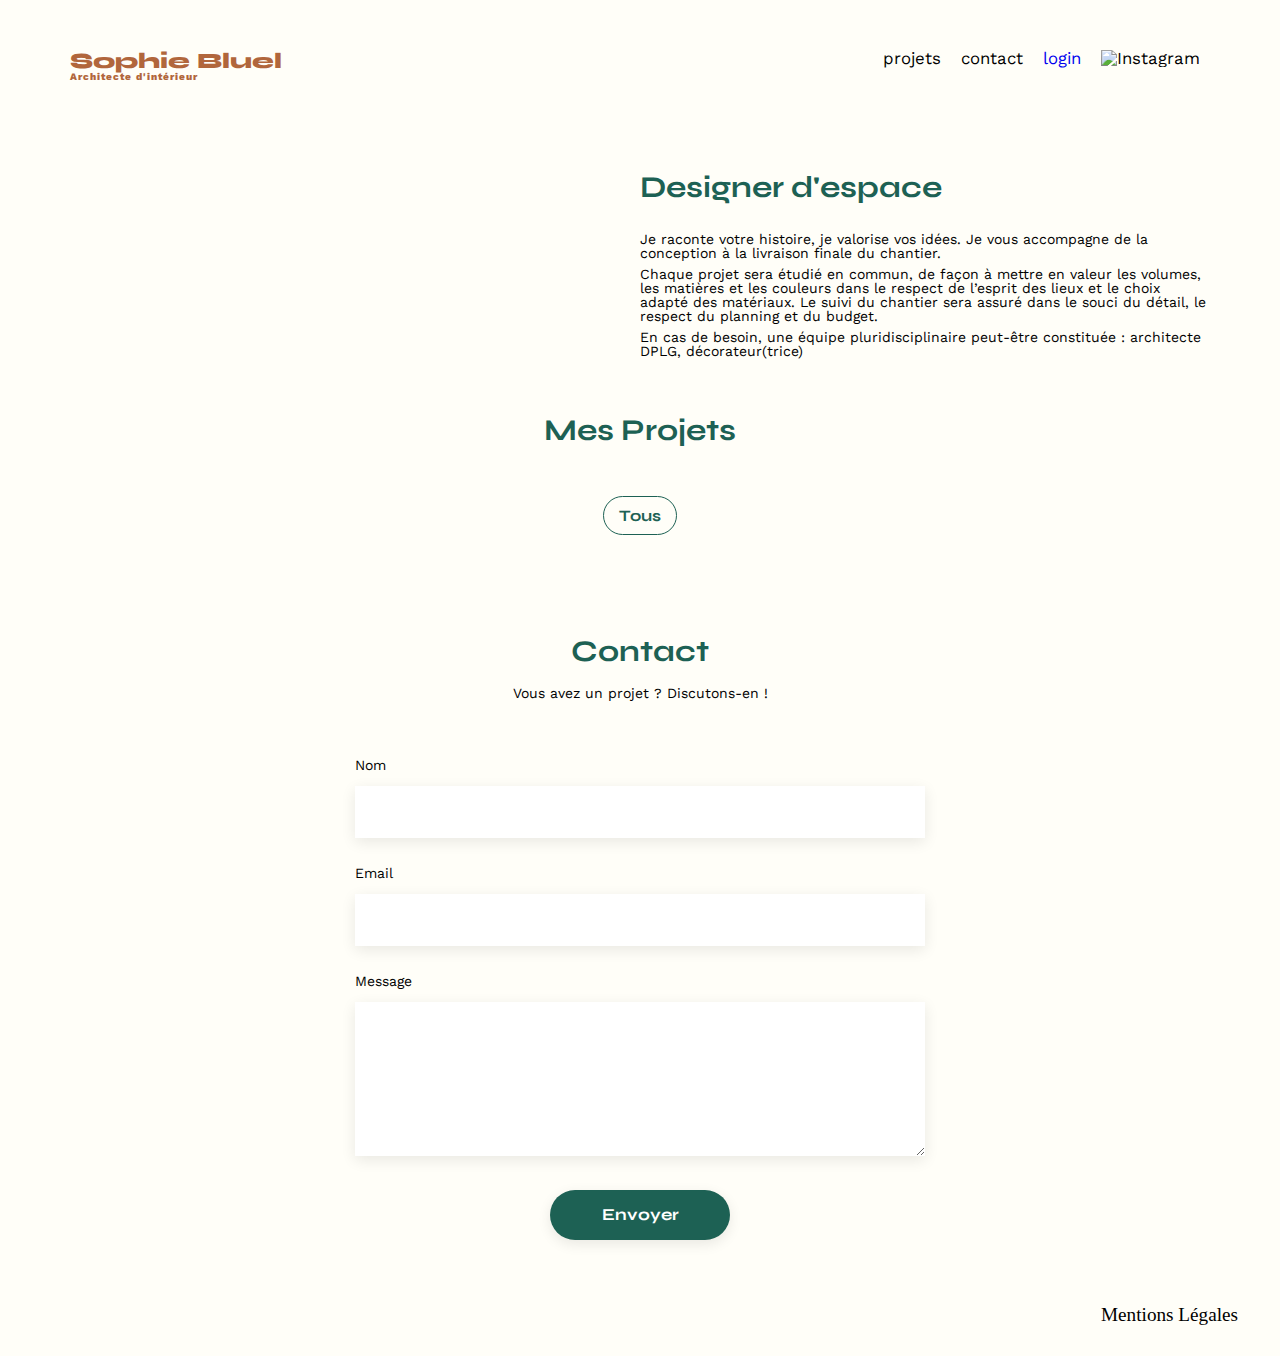
==== commit 3be258d3: "feat: method: POST, send an image with title and category up" ====
--- a/FrontEnd/index.html
+++ b/FrontEnd/index.html
@@ -53,17 +53,19 @@
             <div class="uploading">
               <div class="mountainIcon"><i class="fa-regular fa-image"></i></div>
               <label for="imageUrl" class="AddPicture ImgUpload">+ Ajouter photo</label>
-              <input type="file" id="imageUrl" name="imageUrl" accept="image/jpeg, image/png" class="ImgUploadBtn formField" />
+              <input type="file" id="imageUrl" name="image" accept="image/jpeg, image/png" class="ImgUploadBtn formField" />
               <label for="imageUrl" class="imgIndication">jpg, png : 4mo max</label>
             </div>
             <div class="imageMiniature"><img src="#" alt="" id="file-preview" /></div>
             <label class="modalCategoryTitle">Titre</label>
             <input type="text" name="title" class="ModalAddProjectTitleCase formField" />
             <label for="modalCategoryImage" class="modalCategoryCategory">Catégorie</label>
-            <select name="category.name" id="modalCategoryImage" class="formField"></select>
+            <select name="category" id="modalCategoryImage" class="formField"></select>
+            <p id="logStatus"></p>
           </form>
           <div class="bar"></div>
           <input class="addProject" type="button" value="Ajouter une photo" />
+          <input class="validProject" type="button" value="Valider" />
         </div>
       </aside>
       <section id="portfolio">
--- a/FrontEnd/assets/style.css
+++ b/FrontEnd/assets/style.css
@@ -462,7 +462,7 @@
   width: 420px;
   margin: 0 auto;
 }
-.addProject {
+.addProject, .validProject {
   display: flex;
   height: 50px;
   font-size: 1.2em;
@@ -476,6 +476,9 @@
   border-radius: 60px;
   cursor: pointer;
 }
+.notValid{
+  background-color: #A7A7A7;
+}
 
 
 .icon__contain {
@@ -522,13 +525,14 @@
 }
 
 #file-preview {
-  width: 80px;
+  width: 129px;
 }
 
 .imageMiniature {
-  background-color: rgb(235 235 235);
+  background-color: #E8F1F6;
   display: none;
   justify-content: center;
+  height: 190px;
 }
 
 .uploading {
@@ -588,6 +592,11 @@
   display: none;
 }
 
-.notValid{
-  background-color: #A7A7A7;
-}
+#logStatus{
+  display: flex;
+  justify-content: center;
+  position: relative;
+  bottom: 20px;
+}
+
+
